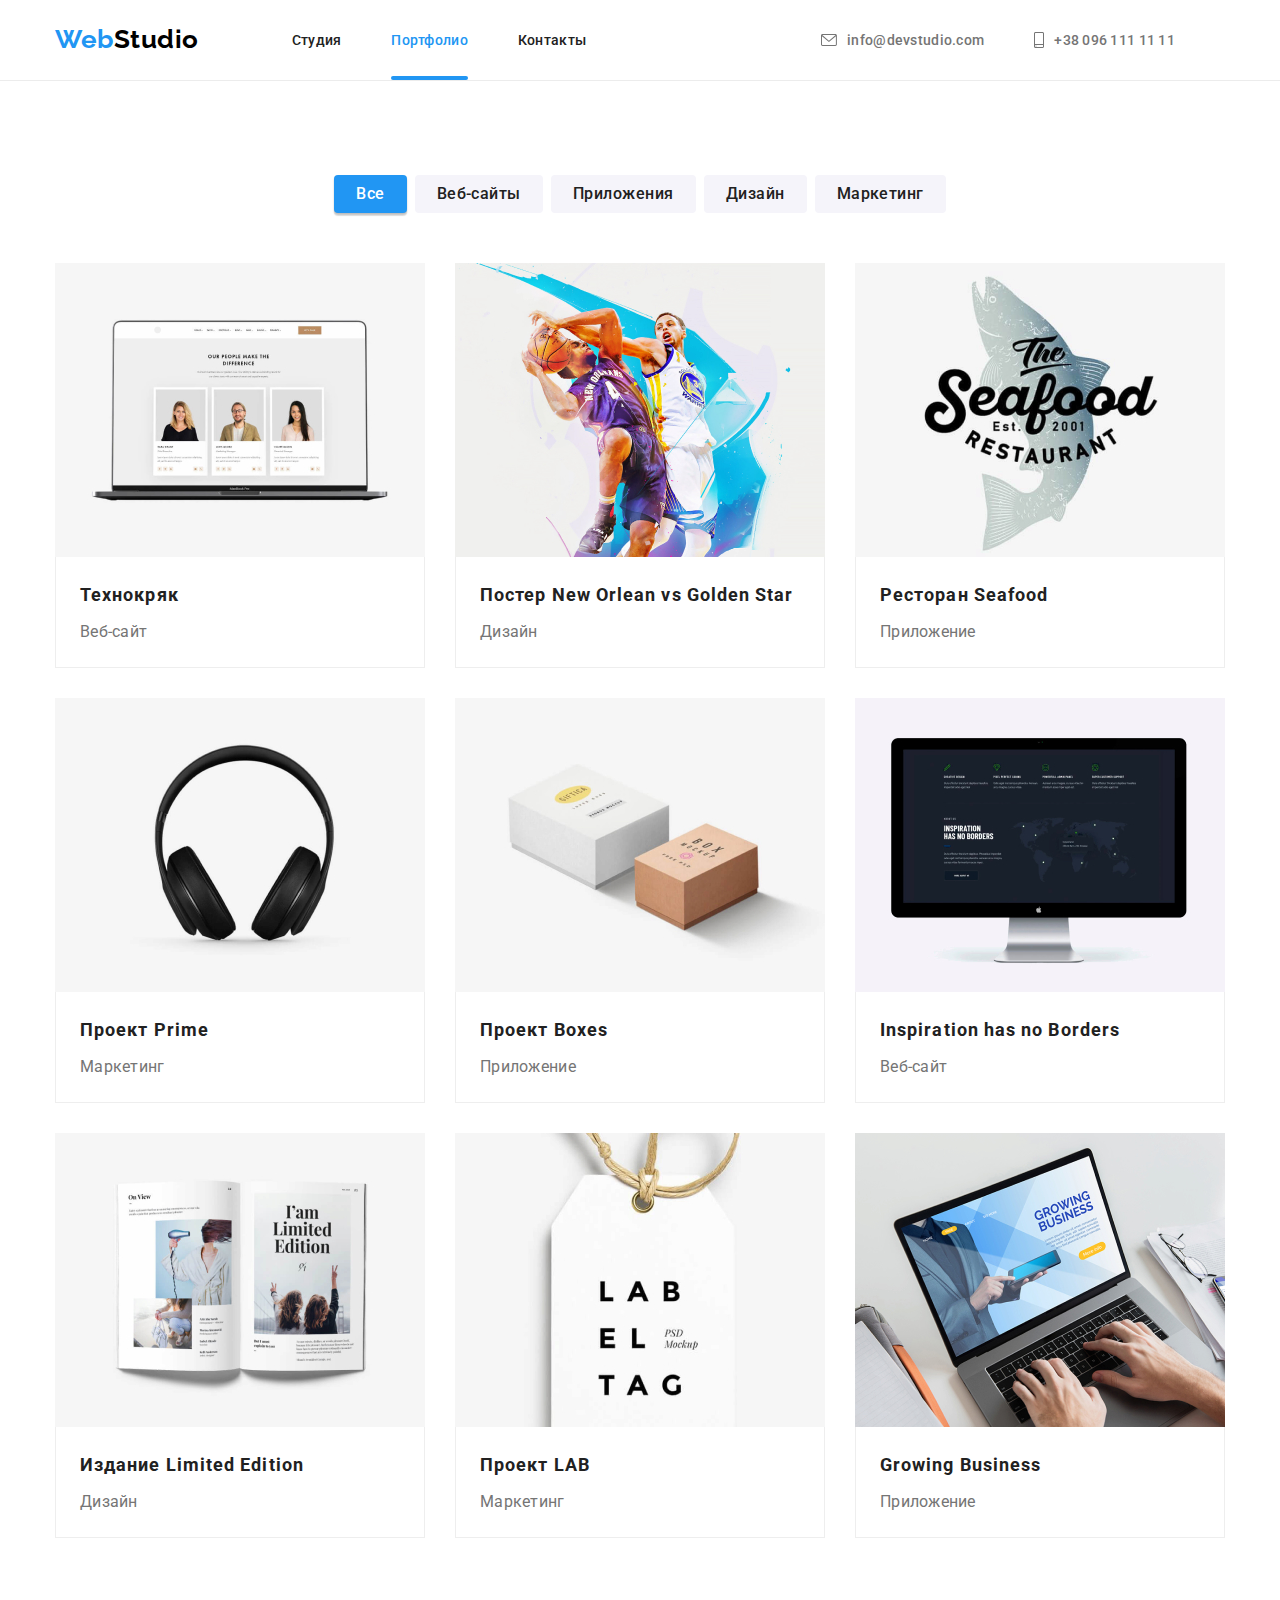
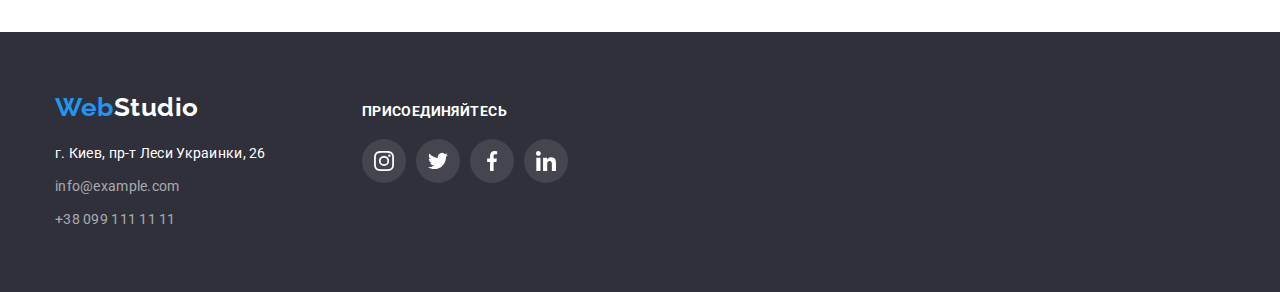
==== portfolio.html @ 594bca7a "Исходные данные" ====
<!DOCTYPE html>
<html lang="ru">
  <head>
    <meta charset="UTF-8" />
    <meta http-equiv="X-UA-Compatible" content="IE=edge" />
    <meta name="viewport" content="width=device-width, initial-scale=1.0" />
    <link rel="preconnect" href="https://fonts.gstatic.com" />
    <link
      href="https://fonts.googleapis.com/css2?family=Raleway:wght@700&family=Roboto:wght@400;500;700;900&display=swap"
      rel="stylesheet"
    />
    <link
      rel="stylesheet"
      href="https://cdnjs.cloudflare.com/ajax/libs/modern-normalize/1.0.0/modern-normalize.min.css"
    />
    <link rel="stylesheet" href="./css/styles.css" />
    <title>WebStudio - Портфолио</title>
  </head>
  <body>
    <header class="section header-page">
      <div class="container header-box">
        <!-- Навигация по сайту -->
        <nav class="nav-box">
          <a class="link logo-link" href="./"><span>Web</span>Studio</a>
          <ul class="nav-list list">
            <li class="item nav-item">
              <a class="link" href="./"> Студия</a>
            </li>
            <li class="item nav-item">
              <a class="link active" href="./portfolio.html">Портфолио</a>
            </li>
            <li class="item nav-item">
              <a class="link" href="#contacts">Контакты</a>
            </li>
          </ul>
        </nav>
        <!-- список контактов -->
        <ul class="contact-list list">
          <li class="item contact-item">
            <a class="link envelope-link" href="mailto:info@devstudio.com"
              ><svg class="icon" width="16" height="12">
                <use href="./images/icons.svg#icon-envelope"></use></svg
              >info@devstudio.com</a
            >
          </li>
          <li class="item contact-item">
            <a class="link tel-link" href="tel:+380961111111"
              ><svg class="icon" width="10" height="16">
                <use href="./images/icons.svg#icon-smartphone" />
              </svg>
              +38 096 111 11 11</a
            >
          </li>
          <li></li>
        </ul>
      </div>
    </header>
    <main>
      <section class="section">
        <div class="container">
          <h1 class="title hidden-title">Портфолио</h1>
          <ul class="list filters-list">
            <li class="btn-item">
              <button class="btn filters-btn active" type="button" autofocus>
                Все
              </button>
            </li>
            <li class="btn-item">
              <button class="btn filters-btn" type="button">Веб-сайты</button>
            </li>
            <li class="btn-item">
              <button class="btn filters-btn" type="button">Приложения</button>
            </li>
            <li class="btn-item">
              <button class="btn filters-btn" type="button">Дизайн</button>
            </li>
            <li class="btn-item">
              <button class="btn filters-btn" type="button">Маркетинг</button>
            </li>
          </ul>
          <ul class="list card-list project-list">
            <li class="item project-card">
              <a class="link project-link" href="#"
                ><div class="card-thumb">
                  <img
                    src="./images/proj1.jpg"
                    alt="дизайн сайта"
                    width="370"
                  />
                  <p class="text overlay-text">
                    Технокряк это современная площадка распространения
                    коронавируса. Компании используют эту платформу для
                    цифрового шпионажа и атак на защищённые сервера конкурентов.
                  </p>
                </div>
                <div class="project-card-content">
                  <h2 class="title">Технокряк</h2>
                  <p class="text text-project">Веб-сайт</p>
                </div>
              </a>
            </li>
            <li class="item project-card">
              <a class="link project-link" href="#"
                ><div class="card-thumb">
                  <img
                    src="./images/proj2.jpg"
                    alt="дизайн постера"
                    width="370"
                  />
                  <p class="text overlay-text">
                    Lorem, ipsum dolor sit amet consectetur adipisicing elit.
                    Molestias veritatis, soluta quis doloribus accusamus culpa
                    minima delectus assumenda. Porro, non?
                  </p>
                </div>
                <div class="project-card-content">
                  <h2 class="title">Постер New Orlean vs Golden Star</h2>
                  <p class="text text-project">Дизайн</p>
                </div></a
              >
            </li>
            <li class="item project-card">
              <a class="link project-link" href="#"
                ><div class="card-thumb">
                  <img
                    src="./images/proj3.jpg"
                    alt="Приложение для ресторана"
                    width="370"
                  />
                  <p class="text overlay-text">
                    Lorem ipsum dolor sit amet consectetur adipisicing elit. Et,
                    quibusdam? Magnam cum quis ab voluptas, perferendis dolor?
                    Repellendus, laboriosam et.
                  </p>
                </div>
                <div class="project-card-content">
                  <h2 class="title">Ресторан Seafood</h2>
                  <p class="text text-project">Приложение</p>
                </div></a
              >
            </li>
            <li class="item project-card">
              <a class="link project-link" href="#"
                ><div class="card-thumb">
                  <img src="./images/proj4.jpg" alt="наушники" width="370" />
                  <p class="text overlay-text">
                    Lorem ipsum dolor sit amet consectetur adipisicing elit. Et,
                    quibusdam? Magnam cum quis ab voluptas, perferendis dolor?
                    Repellendus, laboriosam et.
                  </p>
                </div>
                <div class="project-card-content">
                  <h2 class="title">Проект Prime</h2>
                  <p class="text text-project">Маркетинг</p>
                </div></a
              >
            </li>
            <li class="item project-card">
              <a class="link project-link" href="#"
                ><div class="card-thumb">
                  <img
                    src="./images/proj5.jpg"
                    alt="две картонные коробки"
                    width="370"
                  />
                  <p class="text overlay-text">
                    Lorem ipsum dolor sit amet consectetur adipisicing elit. Et,
                    quibusdam? Magnam cum quis ab voluptas, perferendis dolor?
                    Repellendus, laboriosam et.
                  </p>
                </div>
                <div class="project-card-content">
                  <h2 class="title">Проект Boxes</h2>
                  <p class="text text-project">Приложение</p>
                </div></a
              >
            </li>
            <li class="item project-card">
              <a class="link project-link" href="#"
                ><div class="card-thumb">
                  <img src="./images/proj6.jpg" alt="монитор" width="370" />
                  <p class="text overlay-text">
                    Lorem ipsum dolor sit amet consectetur adipisicing elit. Et,
                    quibusdam? Magnam cum quis ab voluptas, perferendis dolor?
                    Repellendus, laboriosam et.
                  </p>
                </div>
                <div class="project-card-content">
                  <h2 class="title">Inspiration has no Borders</h2>
                  <p class="text text-project">Веб-сайт</p>
                </div></a
              >
            </li>
            <li class="item project-card">
              <a class="link project-link" href="#"
                ><div class="card-thumb">
                  <img
                    src="./images/proj7.jpg"
                    alt="открытый журнал"
                    width="370"
                  />
                  <p class="text overlay-text">
                    Lorem ipsum dolor sit amet consectetur adipisicing elit. Et,
                    quibusdam? Magnam cum quis ab voluptas, perferendis dolor?
                    Repellendus, laboriosam et.
                  </p>
                </div>
                <div class="project-card-content">
                  <h2 class="title">Издание Limited Edition</h2>
                  <p class="text text-project">Дизайн</p>
                </div></a
              >
            </li>
            <li class="item project-card">
              <a class="link project-link" href="#"
                ><div class="card-thumb">
                  <img src="./images/proj8.jpg" alt="бирка" width="370" />
                  <p class="text overlay-text">
                    Lorem ipsum dolor sit amet consectetur adipisicing elit. Et,
                    quibusdam? Magnam cum quis ab voluptas, perferendis dolor?
                    Repellendus, laboriosam et.
                  </p>
                </div>
                <div class="project-card-content">
                  <h2 class="title">Проект LAB</h2>
                  <p class="text text-project">Маркетинг</p>
                </div></a
              >
            </li>
            <li class="item project-card">
              <a class="link project-link" href="#"
                ><div class="card-thumb">
                  <img src="./images/proj9.jpg" alt="ноутбук" width="370" />
                  <p class="text overlay-text">
                    Lorem ipsum dolor sit amet consectetur adipisicing elit. Et,
                    quibusdam? Magnam cum quis ab voluptas, perferendis dolor?
                    Repellendus, laboriosam et.
                  </p>
                </div>
                <div class="project-card-content">
                  <h2 class="title">Growing Business</h2>
                  <p class="text text-project">Приложение</p>
                </div></a
              >
            </li>
          </ul>
        </div>
      </section>
    </main>
    <footer class="section footer-page">
      <div class="container footer-box">
        <div class="contacts" id="contacts">
          <a href="./" class="link logo-link"><span>Web</span>Studio</a>
          <!-- список контактов (подвал) -->
          <address>
            <!-- Ссылка на гуглкарту -->
            <ul class="list address-list">
              <li class="item">
                <a
                  class="address-link link"
                  href="https://goo.gl/maps/zS1xnshHH64RWqHC6"
                  target="_blank"
                  >г. Киев, пр-т Леси Украинки, 26</a
                >
              </li>

              <li class="item">
                <a class="link footer-link" href="mailto:">info@example.com</a>
              </li>

              <li class="item">
                <a class="link footer-link" href="tel:+380991111111"
                  >+38 099 111 11 11</a
                >
              </li>
            </ul>
          </address>
        </div>

        <div class="footer-social">
          <p class="text">Присоединяйтесь</p>
          <ul class="list footer-social-list">
            <li class="social-list-item">
              <a class="link social-link footer-social-link" href="#"
                ><svg class="footer-social-icon" width="20" height="20">
                  <use href="./images/icons.svg#icon-instagram" /></svg
              ></a>
            </li>

            <li class="social-list-item">
              <a class="link social-link footer-social-link" href="#"
                ><svg class="footer-social-icon" width="20" height="20">
                  <use href="./images/icons.svg#icon-twitter" /></svg
              ></a>
            </li>

            <li class="social-list-item">
              <a class="link social-link footer-social-link" href="#"
                ><svg class="footer-social-icon" width="20" height="20">
                  <use href="./images/icons.svg#icon-facebook" /></svg
              ></a>
            </li>

            <li class="social-list-item">
              <a class="link social-link footer-social-link" href="#"
                ><svg class="footer-social-icon" width="20" height="20">
                  <use href="./images/icons.svg#icon-linkedin" /></svg
              ></a>
            </li>
          </ul>
        </div>
      </div>
    </footer>
  </body>
</html>
---- css/styles.css ----
/*  палитра цветов и переменные */
:root {
  --max-width-site: 1600px;
  --max-width-container: 1200px;

  --font-family-site: "Roboto", sans-serif;
  --font-weight-regular: 400;
  --font-weight-medium: 500;
  --font-weight-bold: 700;
  --font-weight-black: 900;

  --text-color: #212121;
  --text-color-transparent: rgba(255, 255, 255, 0.6);
  --text-light-color: #ffffff;
  --text-muted-color: #757575;

  --accent-color: #2196f3;
  --accent-color-btn-order: #188ce8;

  --icon-color: #afb1b8;

  --background-prime-color: #ffffff;
  --background-secondary-color: #2f303a;
  --backgrount-third-color: #f5f4fa;
  --background-opacity: rgba(48, 49, 59, 0.8);
  --background-overlay-op: rgba(33, 150, 243, 0.9);
  --background-backdrop: rgba(0, 0, 0, 0.2);

  --border-radius: 4px;
  --project-card-border: 1px solid #eee;

  /* интервал между элементами в сетках */
  --gap: 30px;

  --card-team-shawow: 0px 1px 3px rgba(0, 0, 0, 0.12),
    0px 1px 1px rgba(0, 0, 0, 0.14), 0px 2px 1px rgba(0, 0, 0, 0.2);

  --timing-function: cubic-bezier(0.4, 0, 0.2, 1);
  --transition-duration: 250ms;
}

/* Исходные параметры для всего контента */
body {
  font-family: var(--font-family-site);
  font-size: 14px;
  line-height: 1.143;
  letter-spacing: 0.03em;
  font-weight: var(--font-weight-regular);
  color: var(--text-color);
}

/* ссылки на страничках */
.link {
  display: block;
  text-decoration: none;
  letter-spacing: 0.02em;
  color: inherit;
  transition: color var(--transition-duration) var(--timing-function);
}

/* кнопки на страничках */
.btn {
  font-family: var(--font-family-site);
  outline: none;
  border: none;
  transition-property: color, background-color, box-shadow;
  transition-duration: var(--transition-duration);
  transition-timing-function: var(--timing-function);
  color: var(--text-color);
  background-color: var(--backgrount-third-color);
  border-radius: var(--border-radius);
  letter-spacing: 0.03em;
}

/*кнопка - активная, при наведении курсора, фокусе */
.btn.active,
.btn:hover,
.btn:focus {
  cursor: pointer;
  color: var(--text-light-color);
  background-color: var(--accent-color);
  box-shadow: 0px 3px 1px rgba(0, 0, 0, 0.1), 0px 1px 2px rgba(0, 0, 0, 0.08),
    0px 2px 2px rgba(0, 0, 0, 0.12);
}

/* заголовки */
.title {
  margin-top: 0;
  margin-bottom: 0;
}

/* заголовок секции */
.title-section {
  margin-bottom: 50px;
  text-align: center;
  font-weight: var(--font-weight-bold);
  font-size: 36px;
  line-height: 1.17;
}

/* скрытые элементы сайта */
.visually-hidden,
.hidden-title {
  position: absolute;
  width: 1px;
  height: 1px;
  margin: -1px;
  border: 0;
  padding: 0;
  outline: 0;
  outline-offset: 0;
  white-space: nowrap;
  clip-path: inset(100%);
  clip: rect(0 0 0 0);
  overflow: hidden;
}

/* общий стиль для параграфов */
.text {
  margin-top: 0;
  margin-bottom: 0;
}

/* общий стиль списков в шапке и секциях сайта */
.list {
  margin-top: 0;
  margin-bottom: 0;
  padding-left: 0;
  list-style-type: none;
}

/* компенсация интервалов в сетках списков */
.card-list {
  display: flex;
  flex-wrap: wrap;
}

/* интервал между элементами в сетке */
.card-list > .item:not(:last-child) {
  margin-right: var(--gap);
}

/* убрал нижний зазор во всех сприсках с картинками */
.card-thumb > img {
  max-width: 100%;
  display: block;
}

/* ссылки на социальные сети */
/* ссылка на социальную сеть сотрудника */
.social-link {
  width: 44px;
  height: 44px;
  display: flex;
  justify-content: center;
  align-items: center;
  border-radius: 50%;
  transition-property: color, background-color;
}

/* общий контейнер для всех разделов и секций */
.container {
  width: var(--max-width-container);
  padding: 0 15px;
  margin: 0 auto;
}

/* секции */
.section {
  padding: 94px 0;
  margin: 0 auto;
}

/* header */
.header-page {
  padding-top: 0;
  padding-bottom: 0;
  border-bottom: 1px solid #ececec;
}

/* контейнер для содержимого шапки */
.header-box {
  display: flex;
}

/* навигация - контейнер*/
.nav-box {
  display: flex;
}

/* логотип */
.logo-link {
  margin-right: 93px;
  padding-top: 24px;
  padding-bottom: 25px;
  font-family: "Raleway", sans-serif;
  font-weight: var(--font-weight-bold);
  font-size: 26px;
  line-height: 1.174;
  --logo-dark-color: #000000;
  --logo-light-color: #ffffff;
  --logo-accent-color: var(--accent-color);
  color: var(--logo-dark-color);
}

/* стилизация первого слова в логотипе */
.logo-link > span {
  color: var(--logo-accent-color);
}

/* список навигационных ссылок */
.nav-list {
  display: flex;
}

/* ссылки навигации по сайту */
.nav-item .link,
.contact-item .link {
  display: flex;
  align-items: center;
  padding: 32px 0;
  font-weight: var(--font-weight-medium);
}

/* список ссылок с контактами */
.contact-list {
  margin-left: auto;
  display: flex;
}

/* ссылки контактов в шапке */
.contact-item .link {
  color: var(--text-muted-color);
}

/* расстояние между ссылками в шапке */
.nav-list .item:not(:last-child),
.contact-list .item:not(:last-child) {
  margin-right: 50px;
}

/* декорация перед контактными ссылками */
.icon {
  margin-right: 10px;
  fill: currentColor;
}

/* footer */
.footer-page {
  padding-top: 60px;
  padding-bottom: 60px;
  background-color: var(--background-secondary-color);
}

.footer-box {
  display: flex;
  align-items: baseline;
  color: var(--text-light-color);
}

/* контпакты */
.contacts {
  margin-right: 70px;
}

/* стилизация логотипа в подвале */
.footer-box .logo-link {
  margin-bottom: 20px;
  padding-top: 0;
  padding-bottom: 0;
  color: var(--logo-light-color);
}

/* адресный список ссылок*/
.address-list {
  font-style: normal;
}

/* отступы между элементами списка ссылок*/
.address-list .item:not(:last-child) {
  margin-bottom: 9px;
}

/* оформление ссылок в футере */
.footer-link {
  color: var(--text-color-transparent);
}

.address-list .link {
  line-height: 1.714;
}

/* цвет строки-ссылки с почтовым адресом */
.address-link {
  color: inherit;
}

/* 
акцент при 
наведении/фокусе на ссылке 
а также 
активная ссылка странички 
*/
.link:hover,
.link:focus,
.link.active {
  color: var(--accent-color);
}

.link.active {
  display: flex;
  position: relative;
  flex-direction: column;
}

.link.active::after {
  content: "";
  position: absolute;
  width: 100%;
  height: 4px;
  left: 0;
  bottom: 0;
  border-radius: 2px;
  background-color: var(--accent-color);
}

.social-link:hover,
.social-link:focus {
  color: var(--text-light-color);
  background-color: var(--accent-color);
}

/* заголовок списка соц. сетей */
.footer-social .text {
  margin-bottom: 20px;
  font-size: 14px;
  line-height: 1.143;
  font-weight: var(--font-weight-bold);
  text-transform: uppercase;
}

/* список социальных ссылок в footer */
.footer-social-list {
  display: flex;
}

.social-list-item:not(:last-child) {
  margin-right: 10px;
}

/* соц.ссылка в футере */
.footer-social-link {
  color: inherit;
  background-color: rgba(255, 255, 255, 0.1);
}

/* иконка соц.сети в футере */
.footer-social-icon {
  fill: currentColor;
}

/* index.html */
/* герой */
.hero-section {
  max-width: var(--max-width-site);
  padding-top: 200px;
  padding-bottom: 200px;
  background-color: var(--background-secondary-color);
  background-image: linear-gradient(
      rgba(47, 48, 58, 0.4),
      rgba(47, 48, 58, 0.4)
    ),
    url("../images/img.jpg");
}

.hero-box {
  display: flex;
  flex-direction: column;
  align-items: center;
  color: var(--text-light-color);
}

/* заголовок секции hero */
.hero-box .title {
  max-width: 696px;
  margin-bottom: 30px;
  display: block;
  font-weight: var(--font-weight-black);
  font-size: 44px;
  line-height: 1.364;
  letter-spacing: 0.06em;
  text-align: center;
  text-transform: uppercase;
}

/* кнопка перехода к заказу в секции hero */
.order-btn {
  padding: 10px 32px;
  font-weight: var(--font-weight-bold);
  font-size: 16px;
  line-height: 1.875;
  letter-spacing: 0.06em;
  transition-property: background-color, outline-color;
  box-shadow: 0px 4px 4px rgba(0, 0, 0, 0.15);
}

.order-btn:hover,
.order-btn:focus {
  outline: auto;
  outline-color: var(--accent-color);
  background: var(--accent-color-btn-order);
}

/* backdrop для модального окна*/
.backdrop {
  position: fixed;
  top: 0;
  left: 0;
  width: 100%;
  height: 100%;
  z-index: 2;
  opacity: 1;
  transition: opacity var(--transition-duration) var(--timing-function);
  background-color: var(--background-backdrop);
}

/* модальное окно */
.modal {
  position: absolute;
  width: 528px;
  height: 581px;
  top: 50%;
  left: 50%;
  padding: 8px;
  transform: translate3d(-50%, -50%, 0) scale(1) rotate3d(0, 0, 0, 0);
  transition: transform calc(1.5 * var(--transition-duration))
    var(--timing-function);
  background-color: var(--background-prime-color);
  box-shadow: 0px 1px 3px rgba(0, 0, 0, 0.12), 0px 1px 1px rgba(0, 0, 0, 0.14),
    0px 2px 1px rgba(0, 0, 0, 0.2);
  border-radius: var(--border-radius);
}

/* скрыть модальное окно */
.is-hidden {
  opacity: 0;
  pointer-events: none;
}

.backdrop.is-hidden .modal {
  transform: translate3d(-50%, -50%, 0) scale(1.2) rotate3d(0, -20, 0, 90deg);
}

/* кнопка закрыть модальное окно */
.modal-close-btn {
  position: relative;
  width: 30px;
  height: 30px;
  display: block;
  margin-left: auto;
  padding: 0;
  margin-left: auto;
  border-radius: 50%;
  color: black;
  transition: color var(--transition-duration) var(--timing-function);
  background-color: var(--background-prime-color);
  border: 1px solid rgba(0, 0, 0, 0.1);
}

.modal-close-btn:hover,
.modal-close-btn:focus {
  cursor: pointer;
  color: var(--accent-color);
}

.icon-close {
  position: absolute;
  top: 50%;
  left: 50%;
  transform: translate3d(-50%, -50%, 0);
  fill: currentColor;
}

/* сетка особенностей */
.features-list > .item {
  flex-basis: calc((100% - 3 * var(--gap)) / 4);
}

/* декорация над элементом особенностей */
.features-icon-box {
  width: 100%;
  height: 120px;
  display: flex;
  justify-content: center;
  align-items: center;
  margin-bottom: var(--gap);
  border-radius: var(--border-radius);
  background-color: var(--backgrount-third-color);
}

/* заголовки в списках особенностей */
.features-list .title {
  margin-bottom: 10px;
  text-transform: uppercase;
  font-size: 14px;
  line-height: 1.172;
  font-weight: var(--font-weight-bold);
}

/* параграфы в списках особенностей */
.features-list .text {
  margin-bottom: 0;
  line-height: 1.714;
  color: var(--text-muted-color);
}

/* секция Чем мы занимаемся */
.doing-box {
  padding-top: 0;
}

/* фото примеров */
.doing-list {
  display: flex;
  flex-wrap: wrap;
}

/* карточка примера работ */
.doing-card {
  position: relative;
}

/* бирка */
.label {
  position: absolute;
  bottom: 0;
  left: 0;
  width: 100%;
  height: 70px;
  display: flex;
  align-items: center;
  justify-content: center;
  text-transform: uppercase;
  color: var(--text-light-color);
  background-color: var(--background-opacity);
}

/* Секция наша команда */
.team-box {
  background-color: var(--backgrount-third-color);
}

/* карточка сотрудника команды */
.team-card {
  background-color: var(--background-prime-color);
  box-shadow: var(--card-team-shawow);
  border-bottom-left-radius: var(--border-radius);
  border-bottom-right-radius: var(--border-radius);
}

/* описание сотрудника команды*/
.team-card-content {
  padding: 30px;
}

/* фамилия, имя сотрудника */
.team-card .title {
  margin-bottom: 10px;
  text-align: center;
  font-weight: var(--font-weight-medium);
  font-size: 16px;
  line-height: 1.188;
}

/* должность сотрудинка */
.team-card .text {
  margin-bottom: 16px;
  text-align: center;
  font-size: 16px;
  line-height: 1.188;
  color: var(--text-muted-color);
}

/* список ссылок на соц.сети сотрудника */
.team-social-list {
  display: flex;
  justify-content: space-between;
}

/* ссылка на социальную сеть сотрудника */
.team-social-link {
  color: var(--icon-color);
}

/* иконка социальной сети сотрудника*/
.social-icon-team {
  fill: currentColor;
}

/* секция постоянные клиенты */

/* сетка для клиентов */
.client-item {
  flex-basis: calc((100% - 6 * var(--gap)) / 6);
}

/* ссылка на клиента */
.client-link {
  width: 170px;
  height: 92px;
  display: flex;
  justify-content: center;
  align-items: center;
  color: var(--icon-color);
  border-radius: var(--border-radius);
  border: 1px solid var(--icon-color);
}

/* иконка логотипа клиента */
.icon-client {
  max-width: 100%;
  fill: currentColor;
}

/* изменения при наведении и фокусе рамки */
.client-link:hover,
.client-link:focus {
  transition-property: border, color;
  border: 1px solid var(--accent-color);
}
/* portfolio.html */

/* список кнопок-фильтров */
.filters-list {
  margin-bottom: 50px;
  display: flex;
  justify-content: center;
}

/* кнопка фильтра */
.filters-btn {
  padding: 6px 22px;
  font-size: 16px;
  font-weight: var(--font-weight-medium);
  line-height: 1.625;
}

/* интервалы между кнопками фильтра */
.btn-item:not(:last-child) {
  margin-right: 8px;
}

/* список проектов*/
.project-list {
  margin-right: calc(-1 * var(--gap));
  margin-bottom: calc(-1 * var(--gap));
  background-color: var(--background-prime-color);
}

/* сетка с карточками проектов */
.project-card {
  margin-right: var(--gap);
  margin-bottom: var(--gap);
  flex-basis: calc((100% - 3 * var(--gap)) / 3);
}

/* ссылка на проект */
.project-link {
  display: flex;
  flex-direction: column;
  transition-property: box-shadow;
}

/* тень карточки проекта при активации */
.project-card .project-link:hover,
.project-card .project-link:focus {
  color: inherit;
  box-shadow: 0px 1px 1px rgba(0, 0, 0, 0.12), 0px 4px 4px rgba(0, 0, 0, 0.06),
    1px 4px 6px rgba(0, 0, 0, 0.16);
}

/* якорь для оверлея проекта*/
.project-link .card-thumb {
  position: relative;
  overflow: hidden;
}

/* оверлей карточки проекта */
.overlay-text {
  position: absolute;
  top: 100%;
  height: 100%;
  display: flex;
  align-items: center;
  padding: 24px;
  font-size: 18px;
  line-height: 1.556;
  transition: transform var(--transition-duration) var(--timing-function);
  color: var(--text-light-color);
  background-color: var(--background-overlay-op);
}

/* трансыормация оверлея при активации */
.project-link:hover .overlay-text,
.project-link:focus .overlay-text {
  transform: translate3d(0, -100%, 0);
}

/* блок с описание проекта */
.project-card-content {
  padding: 20px 24px;
  border-left: var(--project-card-border);
  border-right: var(--project-card-border);
  border-bottom: var(--project-card-border);
}

/* заголовок проекта */
.project-card .title {
  margin-bottom: 4px;
  font-weight: var(--font-weight-bold);
  font-size: 18px;
  line-height: 2;
  letter-spacing: 0.06em;
}

/* описание проекта */
.text-project {
  font-size: 16px;
  line-height: 1.875;
  color: var(--text-muted-color);
}
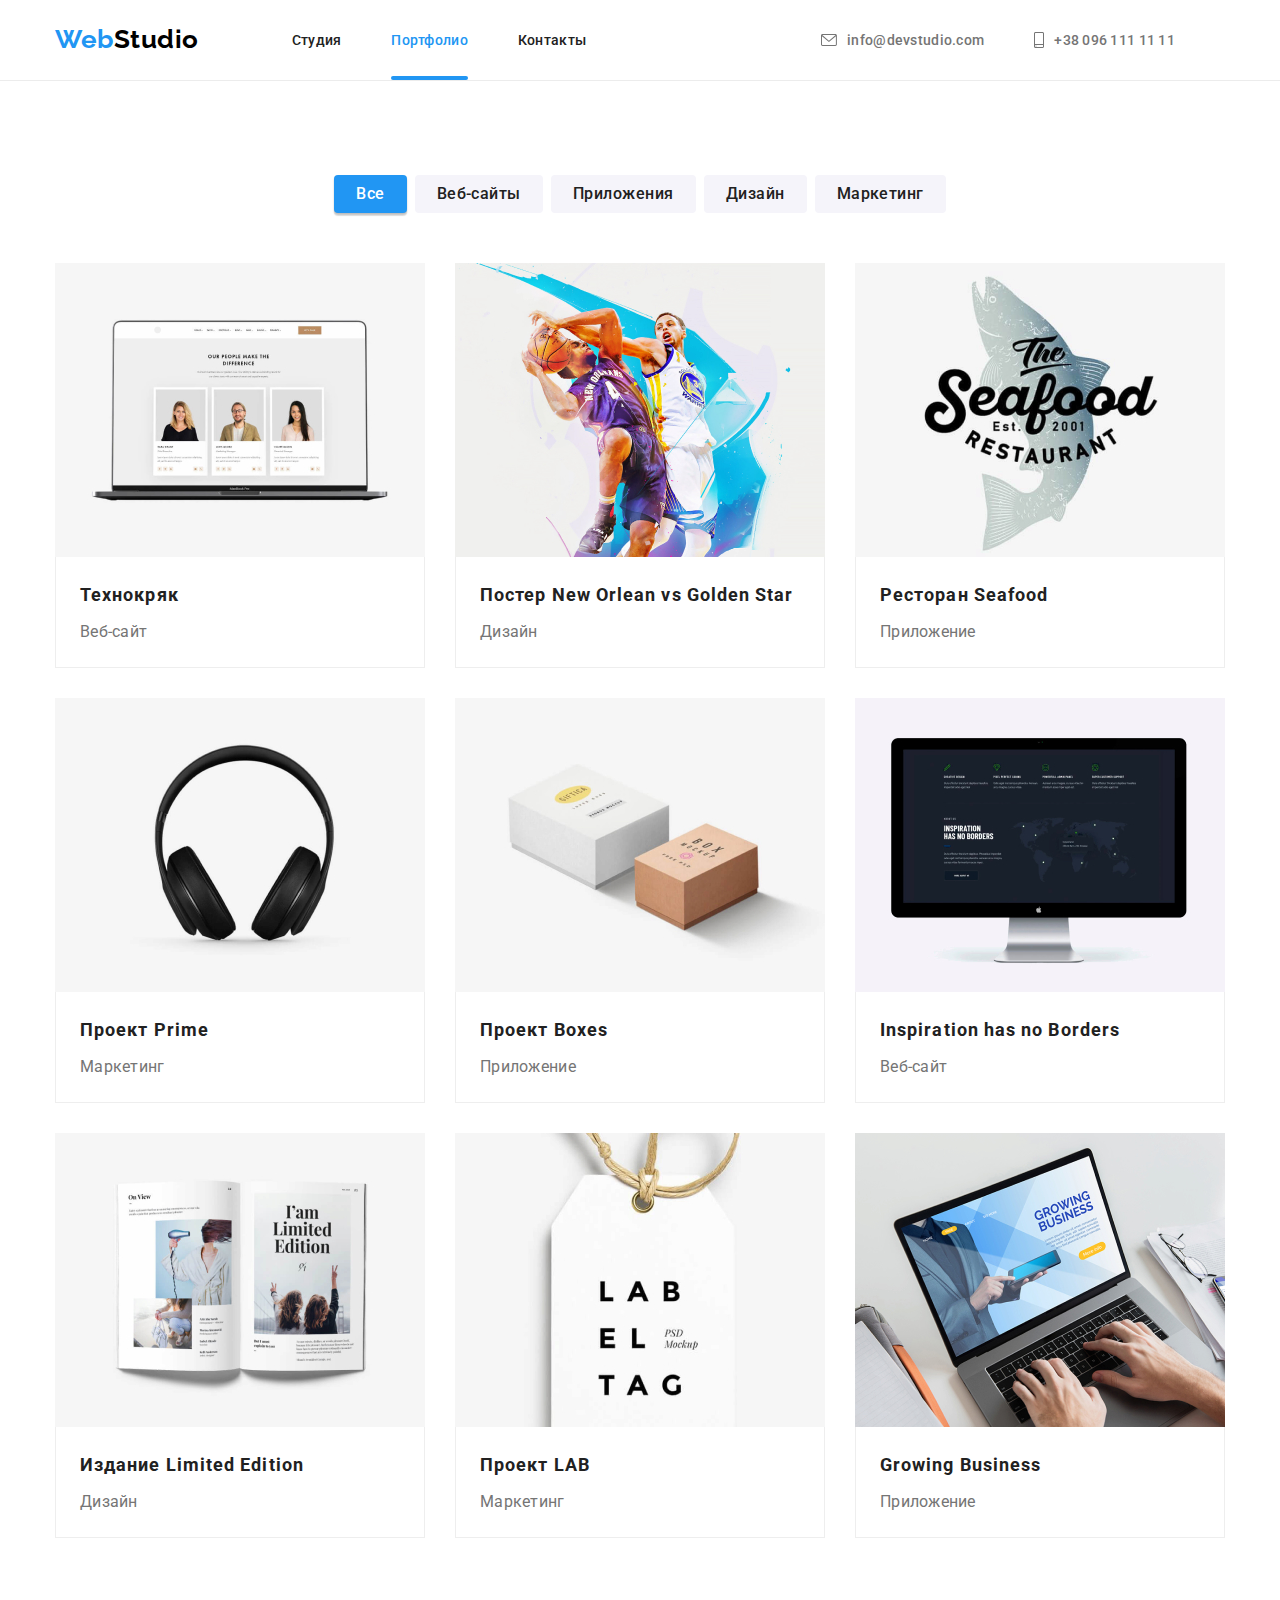
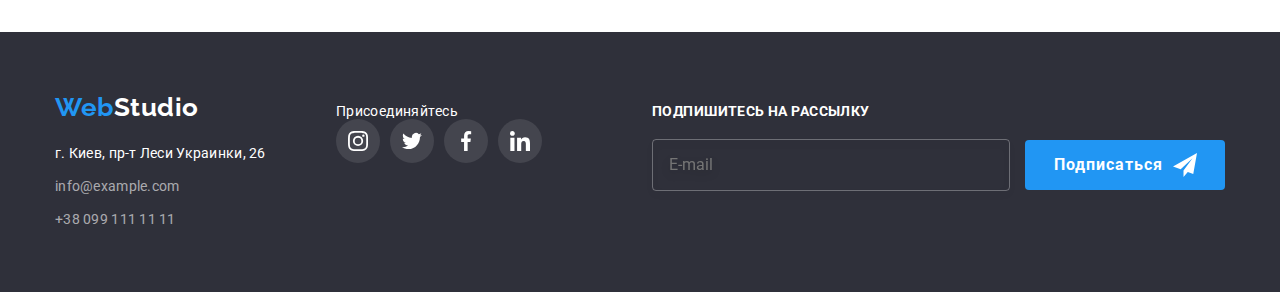
==== commit baa6a237: "закончил разметку формы модального окна" ====
--- a/portfolio.html
+++ b/portfolio.html
@@ -277,7 +277,7 @@
           </address>
         </div>
 
-        <div class="footer-social">
+        <div>
           <p class="text">Присоединяйтесь</p>
           <ul class="list footer-social-list">
             <li class="social-list-item">
@@ -309,6 +309,26 @@
             </li>
           </ul>
         </div>
+
+        <div class="subscribe-box">
+          <p class="text subscribe-text">Подпишитесь на рассылку</p>
+          <form class="frm-subscribe" action="">
+            <label>
+              <input
+                class="email-subscribe"
+                type="email"
+                name="email"
+                placeholder="E-mail"
+              />
+              <button class="btn active btn-subscribe" type="submit">
+                Подписаться
+                <svg class="icon-send" width="24" height="24">
+                  <use href="./images/icons.svg#icon-send"></use>
+                </svg>
+              </button>
+            </label>
+          </form>
+        </div>
       </div>
     </footer>
   </body>
--- a/css/styles.css
+++ b/css/styles.css
@@ -37,6 +37,20 @@
 
   --timing-function: cubic-bezier(0.4, 0, 0.2, 1);
   --transition-duration: 250ms;
+}
+
+/* ! Убрать после окончания проекта */
+a,
+p,
+h1,
+h2,
+h3,
+svg,
+ul,
+li,
+input,
+div {
+  /* outline: 1px solid red; */
 }
 
 /* Исходные параметры для всего контента */
@@ -51,7 +65,7 @@
 
 /* ссылки на страничках */
 .link {
-  display: block;
+  display: inline-block;
   text-decoration: none;
   letter-spacing: 0.02em;
   color: inherit;
@@ -117,15 +131,13 @@
 
 /* общий стиль для параграфов */
 .text {
-  margin-top: 0;
-  margin-bottom: 0;
+  margin: 0;
 }
 
 /* общий стиль списков в шапке и секциях сайта */
 .list {
-  margin-top: 0;
-  margin-bottom: 0;
-  padding-left: 0;
+  margin: 0;
+  padding: 0;
   list-style-type: none;
 }
 
@@ -264,8 +276,9 @@
 }
 
 /* стилизация логотипа в подвале */
-.footer-box .logo-link {
+.contacts .logo-link {
   margin-bottom: 20px;
+  margin-right: 0;
   padding-top: 0;
   padding-bottom: 0;
   color: var(--logo-light-color);
@@ -359,6 +372,66 @@
   fill: currentColor;
 }
 
+/* блок для формы подписки */
+.subscribe-box {
+  margin-left: auto;
+}
+
+/* название формы */
+.subscribe-text {
+  margin-bottom: 20px;
+  font-weight: var(--font-weight-bold);
+  text-transform: uppercase;
+}
+
+/* поле для ввода e-mail */
+.email-subscribe {
+  width: 358px;
+  padding: 15px 16px;
+  font-size: 16px;
+  line-height: 1.25;
+  margin-right: 12px;
+  color: var(--text-color-transparent);
+  background-color: transparent;
+  border: 1px solid rgba(255, 255, 255, 0.3);
+  border-radius: var(--border-radius);
+  filter: drop-shadow(0px 4px 4px rgba(0, 0, 0, 0.15));
+}
+
+/* кнопка оптавки e-mail */
+.active.btn-subscribe {
+  display: inline-flex;
+  align-items: center;
+  justify-content: space-between;
+  padding: 10px 28px 10px 29px;
+  box-shadow: none;
+}
+label,
+input,
+form {
+  margin: 0;
+  padding: 0;
+}
+
+/* декорация для кнопки отправки e-mail */
+.icon-send {
+  margin-left: 10px;
+  fill: currentColor;
+}
+/* .btn-subscribe::after {
+  content: "";
+  position: absolute;
+  right: 28px;
+  width: 24px;
+  height: 24px;
+  background-color: red;
+} */
+
+/* ссылка на договор */
+.link-contract {
+  text-decoration: underline;
+  color: var(--accent-color);
+}
 /* index.html */
 /* герой */
 .hero-section {
@@ -394,18 +467,32 @@
 }
 
 /* кнопка перехода к заказу в секции hero */
-.order-btn {
+.btn-order {
   padding: 10px 32px;
+}
+
+.btn-order,
+.btn-subscribe {
   font-weight: var(--font-weight-bold);
   font-size: 16px;
   line-height: 1.875;
   letter-spacing: 0.06em;
   transition-property: background-color, outline-color;
+}
+
+.active.btn-order:hover,
+.active.btn-order:focus,
+.btn-order-submit:hover,
+.btn-order-submit:hover {
   box-shadow: 0px 4px 4px rgba(0, 0, 0, 0.15);
 }
 
-.order-btn:hover,
-.order-btn:focus {
+.btn-order:hover,
+.btn-order:focus,
+.btn-subscribe:hover,
+.btn-subscribe:focus,
+.btn-order-submit:hover,
+.btn-order-submit:focus {
   outline: auto;
   outline-color: var(--accent-color);
   background: var(--accent-color-btn-order);
@@ -428,13 +515,13 @@
 .modal {
   position: absolute;
   width: 528px;
-  height: 581px;
   top: 50%;
   left: 50%;
-  padding: 8px;
+  padding: 8px 8px 40px 8px;
   transform: translate3d(-50%, -50%, 0) scale(1) rotate3d(0, 0, 0, 0);
   transition: transform calc(1.5 * var(--transition-duration))
     var(--timing-function);
+  color: var(--text-color);
   background-color: var(--background-prime-color);
   box-shadow: 0px 1px 3px rgba(0, 0, 0, 0.12), 0px 1px 1px rgba(0, 0, 0, 0.14),
     0px 2px 1px rgba(0, 0, 0, 0.2);
@@ -447,12 +534,13 @@
   pointer-events: none;
 }
 
+/* скрыть модальное окно */
 .backdrop.is-hidden .modal {
   transform: translate3d(-50%, -50%, 0) scale(1.2) rotate3d(0, -20, 0, 90deg);
 }
 
 /* кнопка закрыть модальное окно */
-.modal-close-btn {
+.btn-modal-close {
   position: relative;
   width: 30px;
   height: 30px;
@@ -467,8 +555,8 @@
   border: 1px solid rgba(0, 0, 0, 0.1);
 }
 
-.modal-close-btn:hover,
-.modal-close-btn:focus {
+.btn-modal-close:hover,
+.btn-modal-close:focus {
   cursor: pointer;
   color: var(--accent-color);
 }
@@ -479,6 +567,125 @@
   left: 50%;
   transform: translate3d(-50%, -50%, 0);
   fill: currentColor;
+}
+
+/* блок для содержимого модального окна */
+.order-box {
+  padding: 0 32px;
+}
+
+/* текст в форме заказа */
+.text-modal {
+  margin-bottom: 12px;
+  text-align: center;
+  font-weight: var(--font-weight-bold);
+  font-size: 20px;
+  line-height: 1.15;
+}
+
+/* форма заказа */
+.frm-order {
+  font-size: 12px;
+  line-height: 1.167;
+  letter-spacing: 0.01em;
+}
+
+/* поле ввода в форме заказа */
+.order-input {
+  width: 100%;
+  margin-top: 4px;
+  margin-bottom: 10px;
+  padding: 12px 0 12px 42px;
+  font-size: 16px;
+  transition: border var(--transition-duration) var(--timing-function);
+  border: 1px solid rgba(33, 33, 33, 0.2);
+  border-radius: var(--border-radius);
+}
+
+.order-input:hover,
+.order-input:focus {
+  cursor: pointer;
+  border: 1px solid var(--accent-color);
+}
+
+.lbl-name {
+  position: relative;
+}
+
+.lbl-icon {
+  position: absolute;
+  bottom: 0;
+  left: 15px;
+  transform: translateY(-10%);
+  fill: currentColor;
+}
+
+.icon-name {
+  width: 12px;
+  height: 12px;
+}
+
+.icon-phone {
+  width: 13px;
+  height: 13px;
+}
+
+.icon-email {
+  width: 15px;
+  height: 12px;
+}
+
+.lbl:hover .lbl-icon,
+.lbl:focus .lbl-icon {
+  fill: var(--accent-color);
+}
+
+.lbl-phone {
+  position: relative;
+}
+
+/* примечание в форме заказа */
+.order-note {
+  margin-bottom: 20px;
+  /* height: 120px; */
+  padding: 12px 16px;
+  resize: none;
+}
+
+.lbl-chek {
+  display: flex;
+  justify-content: center;
+  align-items: center;
+  font-size: 14px;
+  line-height: 1.714;
+  letter-spacing: 0.03em;
+}
+
+.lbl-chek::before {
+  position: absolute;
+  content: "";
+  left: 53px;
+  display: inline-block;
+  width: 16px;
+  height: 15px;
+  border: 1px solid red;
+}
+
+.order-chek {
+  width: 16px;
+  height: 15px;
+  margin-right: 8.38px;
+  background-color: var(--accent-color);
+}
+
+/* кнопка оптавки формы заказа */
+.btn-order-submit {
+  display: block;
+  margin: 30px auto 0;
+  padding: 10px 55px 10px 56px;
+  font-size: 16px;
+  line-height: 1.875;
+  letter-spacing: 0.06em;
 }
 
 /* сетка особенностей */
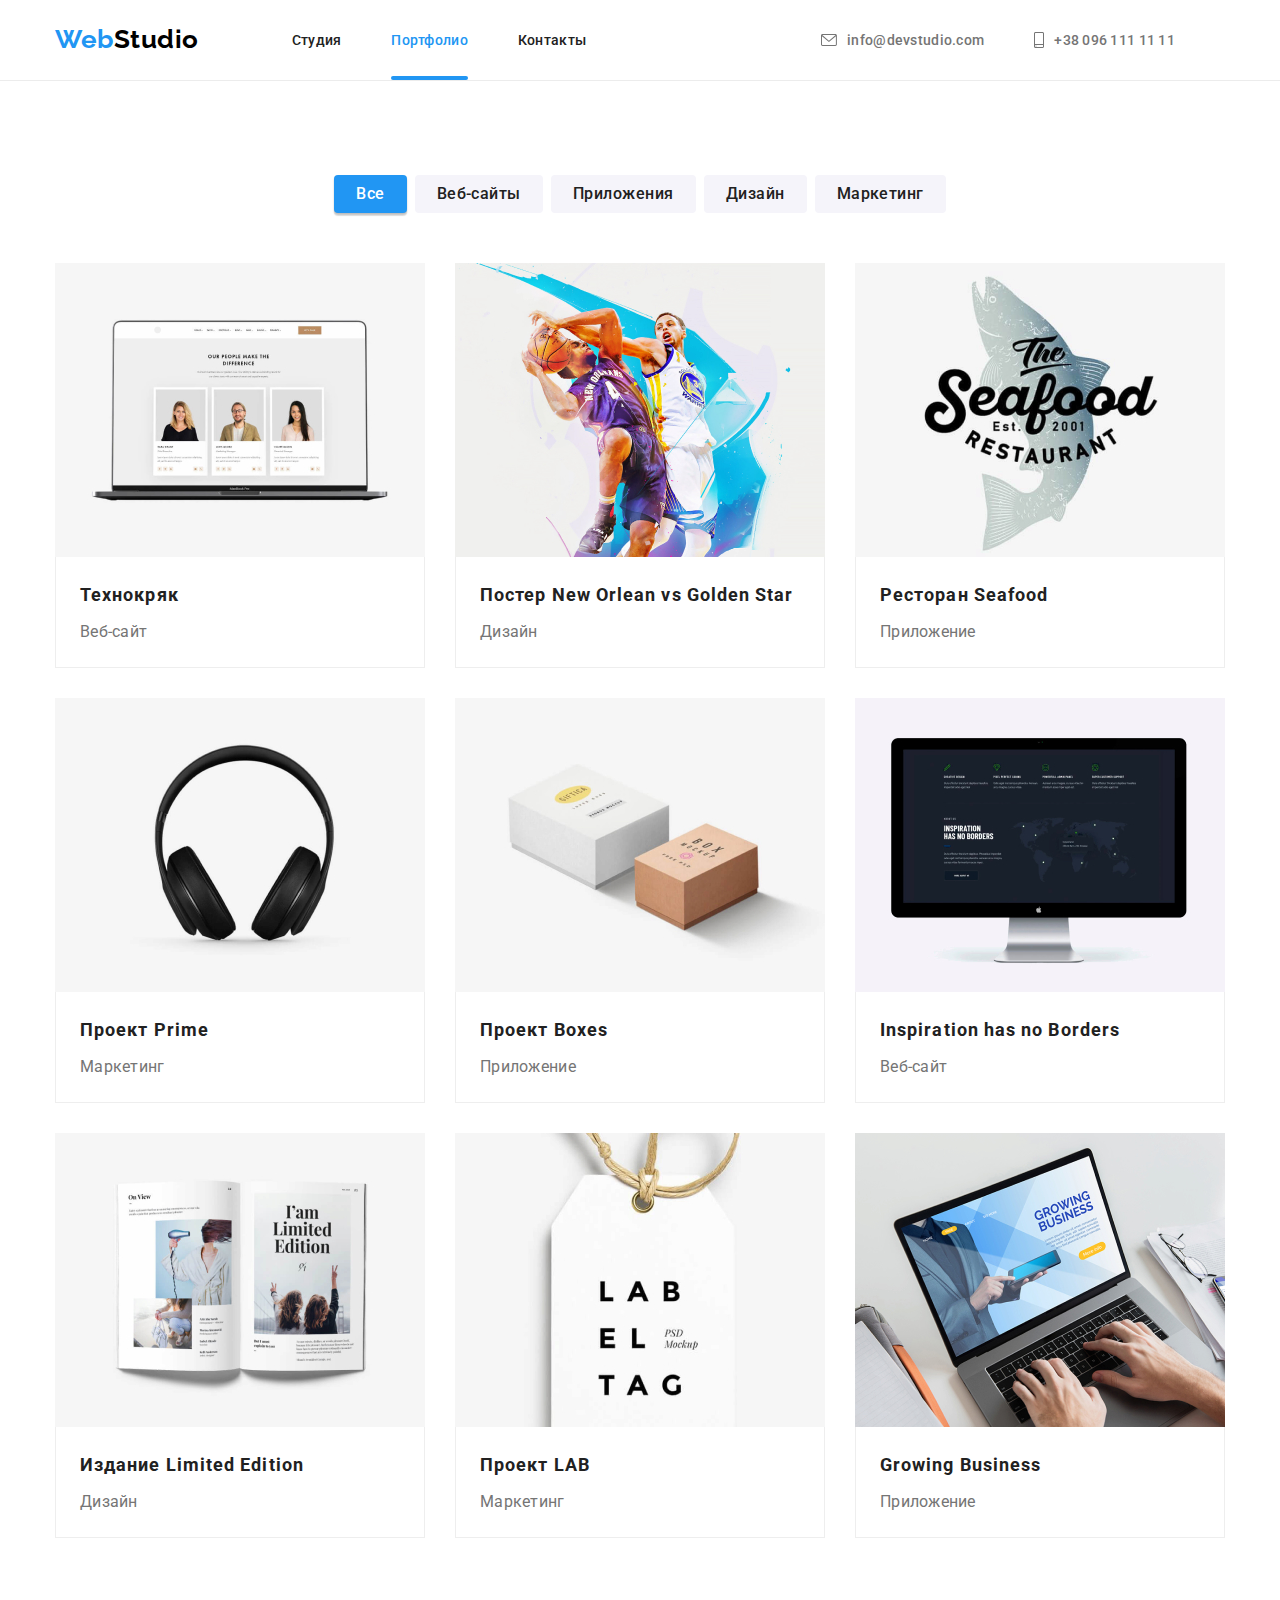
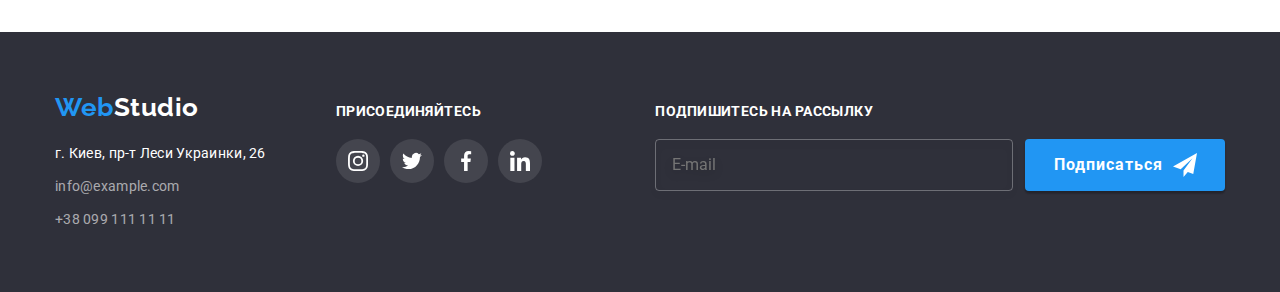
==== commit 05831a8c: "переделал форму в футере" ====
--- a/portfolio.html
+++ b/portfolio.html
@@ -278,7 +278,7 @@
         </div>
 
         <div>
-          <p class="text">Присоединяйтесь</p>
+          <p class="text text-appeal">Присоединяйтесь</p>
           <ul class="list footer-social-list">
             <li class="social-list-item">
               <a class="link social-link footer-social-link" href="#"
@@ -311,13 +311,16 @@
         </div>
 
         <div class="subscribe-box">
-          <p class="text subscribe-text">Подпишитесь на рассылку</p>
           <form class="frm-subscribe" action="">
-            <label>
+            <label class="subscribe-lbl" for="email-subscribe"
+              >Подпишитесь на рассылку</label
+            >
+            <div class="frm-subscribe-field">
               <input
                 class="email-subscribe"
                 type="email"
                 name="email"
+                id="email-subscribe"
                 placeholder="E-mail"
               />
               <button class="btn active btn-subscribe" type="submit">
@@ -326,7 +329,7 @@
                   <use href="./images/icons.svg#icon-send"></use>
                 </svg>
               </button>
-            </label>
+            </div>
           </form>
         </div>
       </div>
--- a/css/styles.css
+++ b/css/styles.css
@@ -344,7 +344,7 @@
 }
 
 /* заголовок списка соц. сетей */
-.footer-social .text {
+.text-appeal {
   margin-bottom: 20px;
   font-size: 14px;
   line-height: 1.143;
@@ -374,23 +374,35 @@
 
 /* блок для формы подписки */
 .subscribe-box {
+  display: flex;
   margin-left: auto;
 }
 
-/* название формы */
-.subscribe-text {
-  margin-bottom: 20px;
+.frm-subscribe-field {
+  margin-top: 20px;
+  display: flex;
+}
+
+/* призыв подписаться */
+.subscribe-lbl {
   font-weight: var(--font-weight-bold);
   text-transform: uppercase;
+  /* расширил действие ховера на линию зазора */
+  padding-bottom: 20px;
+}
+
+.subscribe-lbl:hover,
+.email-subscribe:hover {
+  cursor: pointer;
 }
 
 /* поле для ввода e-mail */
 .email-subscribe {
   width: 358px;
+  margin-right: 12px;
   padding: 15px 16px;
   font-size: 16px;
   line-height: 1.25;
-  margin-right: 12px;
   color: var(--text-color-transparent);
   background-color: transparent;
   border: 1px solid rgba(255, 255, 255, 0.3);
@@ -399,13 +411,13 @@
 }
 
 /* кнопка оптавки e-mail */
-.active.btn-subscribe {
-  display: inline-flex;
+.btn-subscribe {
+  padding: 10px 28px 10px 29px;
+  display: flex;
   align-items: center;
-  justify-content: space-between;
-  padding: 10px 28px 10px 29px;
   box-shadow: none;
 }
+
 label,
 input,
 form {
@@ -418,20 +430,7 @@
   margin-left: 10px;
   fill: currentColor;
 }
-/* .btn-subscribe::after {
-  content: "";
-  position: absolute;
-  right: 28px;
-  width: 24px;
-  height: 24px;
-  background-color: red;
-} */
-
-/* ссылка на договор */
-.link-contract {
-  text-decoration: underline;
-  color: var(--accent-color);
-}
+
 /* index.html */
 /* герой */
 .hero-section {
@@ -574,7 +573,7 @@
   padding: 0 32px;
 }
 
-/* текст в форме заказа */
+/* текст-призыв в форме заказа */
 .text-modal {
   margin-bottom: 12px;
   text-align: center;
@@ -590,11 +589,14 @@
   letter-spacing: 0.01em;
 }
 
+/* интервал между полями форм */
+.field-item {
+  margin-bottom: 10px;
+}
+
 /* поле ввода в форме заказа */
 .order-input {
   width: 100%;
-  margin-top: 4px;
-  margin-bottom: 10px;
   padding: 12px 0 12px 42px;
   font-size: 16px;
   transition: border var(--transition-duration) var(--timing-function);
@@ -608,48 +610,42 @@
   border: 1px solid var(--accent-color);
 }
 
-.lbl-name {
+/* обертка для поля ввода и иконки */
+.input-field {
   position: relative;
-}
-
+  margin-top: 4px;
+}
+
+/* общий класс для иконок полей ввода формы */
 .lbl-icon {
   position: absolute;
-  bottom: 0;
+  top: 50%;
   left: 15px;
-  transform: translateY(-10%);
+  /* left: 15px; */
+  transform: translateY(-50%);
   fill: currentColor;
 }
 
-.icon-name {
-  width: 12px;
-  height: 12px;
-}
-
-.icon-phone {
-  width: 13px;
-  height: 13px;
-}
-
-.icon-email {
-  width: 15px;
-  height: 12px;
-}
-
-.lbl:hover .lbl-icon,
-.lbl:focus .lbl-icon {
+/* покраска иконок при фокусе и наведении */
+.order-input:hover + .lbl-icon,
+.order-input:focus + .lbl-icon {
   fill: var(--accent-color);
-}
-
-.lbl-phone {
-  position: relative;
 }
 
 /* примечание в форме заказа */
 .order-note {
-  margin-bottom: 20px;
-  /* height: 120px; */
+  margin-top: 4px;
   padding: 12px 16px;
   resize: none;
+}
+
+.order-note::placeholder {
+  color: rgba(117, 117, 117, 0.5);
+}
+
+/* обертка: чекбокс + кнопка отправки */
+.frm-chek-send {
+  margin-top: 20px;
 }
 
 .lbl-chek {
@@ -678,6 +674,12 @@
   background-color: var(--accent-color);
 }
 
+/* ссылка на договор */
+.link-contract {
+  text-decoration: underline;
+  color: var(--accent-color);
+}
+
 /* кнопка оптавки формы заказа */
 .btn-order-submit {
   display: block;
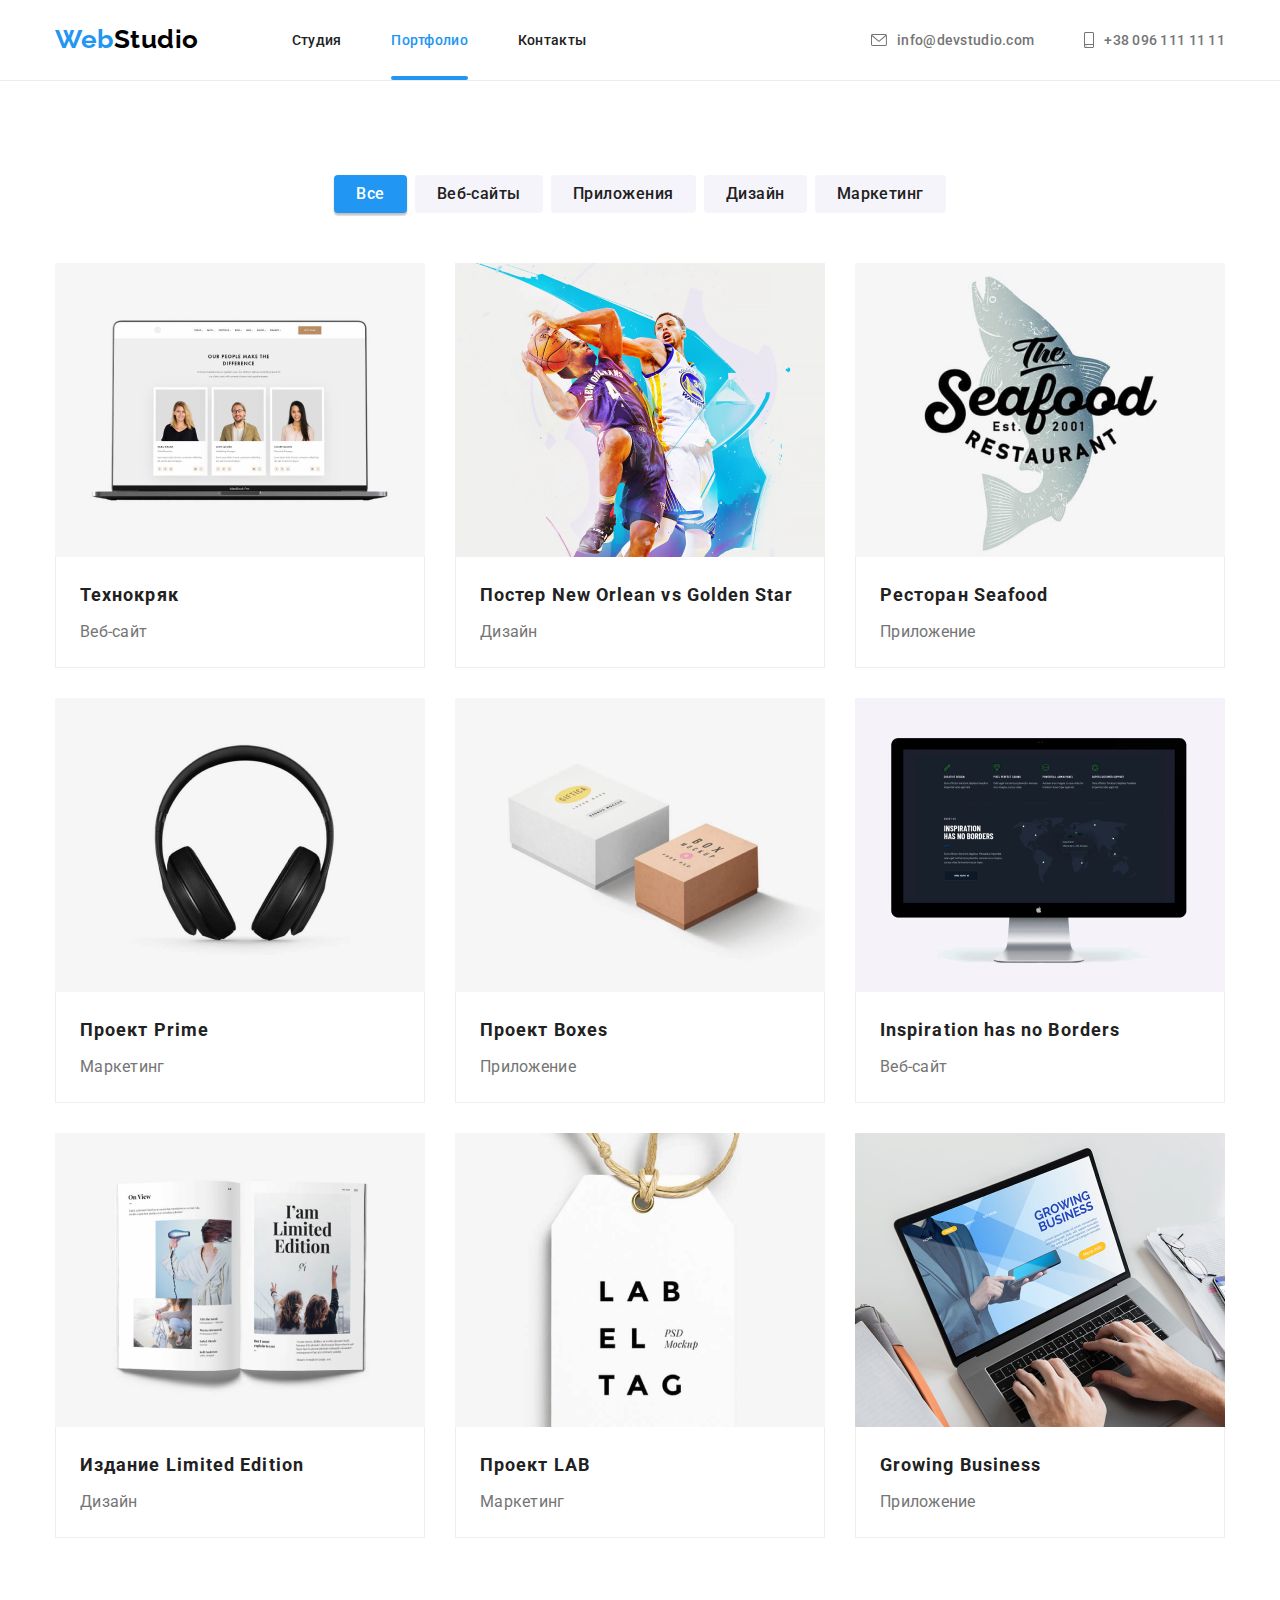
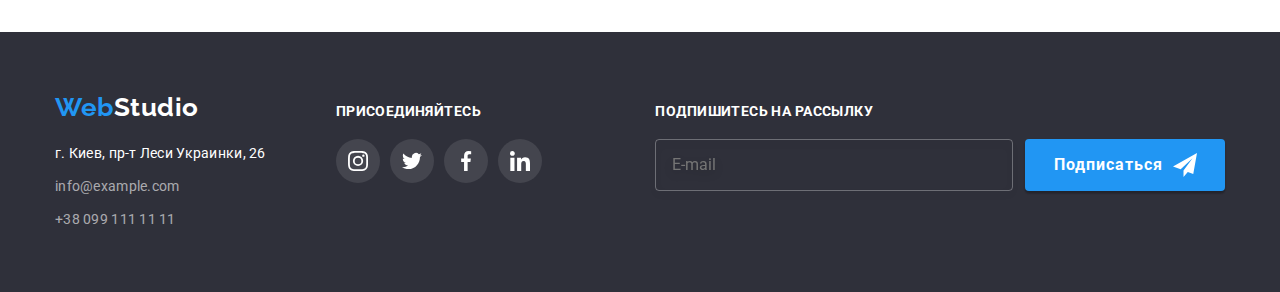
==== commit efbbff23: "лишняя лишка" ====
--- a/portfolio.html
+++ b/portfolio.html
@@ -51,7 +51,6 @@
               +38 096 111 11 11</a
             >
           </li>
-          <li></li>
         </ul>
       </div>
     </header>
@@ -311,7 +310,7 @@
         </div>
 
         <div class="subscribe-box">
-          <form class="frm-subscribe" action="">
+          <form class="frm-subscribe">
             <label class="subscribe-lbl" for="email-subscribe"
               >Подпишитесь на рассылку</label
             >
--- a/css/styles.css
+++ b/css/styles.css
@@ -40,7 +40,7 @@
 }
 
 /* ! Убрать после окончания проекта */
-a,
+/* a,
 p,
 h1,
 h2,
@@ -50,8 +50,8 @@
 li,
 input,
 div {
-  /* outline: 1px solid red; */
-}
+  outline: 1px solid red;
+} */
 
 /* Исходные параметры для всего контента */
 body {
@@ -379,16 +379,15 @@
 }
 
 .frm-subscribe-field {
-  margin-top: 20px;
   display: flex;
 }
 
 /* призыв подписаться */
 .subscribe-lbl {
+  display: block;
+  margin-bottom: 20px;
   font-weight: var(--font-weight-bold);
   text-transform: uppercase;
-  /* расширил действие ховера на линию зазора */
-  padding-bottom: 20px;
 }
 
 .subscribe-lbl:hover,
@@ -476,7 +475,8 @@
   font-size: 16px;
   line-height: 1.875;
   letter-spacing: 0.06em;
-  transition-property: background-color, outline-color;
+  transition: background-color var(--transition-duration) var(--timing-function),
+    outline-color var(--transition-duration) var(--timing-function);
 }
 
 .active.btn-order:hover,
@@ -516,10 +516,9 @@
   width: 528px;
   top: 50%;
   left: 50%;
-  padding: 8px 8px 40px 8px;
-  transform: translate3d(-50%, -50%, 0) scale(1) rotate3d(0, 0, 0, 0);
-  transition: transform calc(1.5 * var(--transition-duration))
-    var(--timing-function);
+  padding: 40px;
+  transform: translate3d(-50%, -50%, 0) scale(1) rotate3d(0, 0, 0, 360deg);
+  transition: transform var(--transition-duration) var(--timing-function);
   color: var(--text-color);
   background-color: var(--background-prime-color);
   box-shadow: 0px 1px 3px rgba(0, 0, 0, 0.12), 0px 1px 1px rgba(0, 0, 0, 0.14),
@@ -540,13 +539,12 @@
 
 /* кнопка закрыть модальное окно */
 .btn-modal-close {
-  position: relative;
+  position: absolute;
+  top: 8px;
+  right: 8px;
   width: 30px;
   height: 30px;
-  display: block;
-  margin-left: auto;
   padding: 0;
-  margin-left: auto;
   border-radius: 50%;
   color: black;
   transition: color var(--transition-duration) var(--timing-function);
@@ -562,15 +560,8 @@
 
 .icon-close {
   position: absolute;
-  top: 50%;
-  left: 50%;
   transform: translate3d(-50%, -50%, 0);
   fill: currentColor;
-}
-
-/* блок для содержимого модального окна */
-.order-box {
-  padding: 0 32px;
 }
 
 /* текст-призыв в форме заказа */
@@ -589,41 +580,48 @@
   letter-spacing: 0.01em;
 }
 
-/* интервал между полями форм */
-.field-item {
+/* метка поля ввода */
+.field-lbl {
+  position: relative;
   margin-bottom: 10px;
+  display: block;
 }
 
 /* поле ввода в форме заказа */
 .order-input {
   width: 100%;
   padding: 12px 0 12px 42px;
+  margin-top: 4px;
   font-size: 16px;
   transition: border var(--transition-duration) var(--timing-function);
   border: 1px solid rgba(33, 33, 33, 0.2);
   border-radius: var(--border-radius);
 }
 
+/* курсор над полями ввода */
+
 .order-input:hover,
 .order-input:focus {
   cursor: pointer;
   border: 1px solid var(--accent-color);
 }
 
-/* обертка для поля ввода и иконки */
-.input-field {
-  position: relative;
-  margin-top: 4px;
+/* убираем цвет полей по умолчанию */
+.order-input:hover,
+.order-input:focus,
+.order-input:active,
+.order-input:-webkit-autofill {
+  box-shadow: 0 0 0 200px var(--background-prime-color) inset;
 }
 
 /* общий класс для иконок полей ввода формы */
 .lbl-icon {
   position: absolute;
-  top: 50%;
+  bottom: 4px;
   left: 15px;
-  /* left: 15px; */
   transform: translateY(-50%);
   fill: currentColor;
+  transition: fill var(--transition-duration) var(--timing-function);
 }
 
 /* покраска иконок при фокусе и наведении */
@@ -632,9 +630,12 @@
   fill: var(--accent-color);
 }
 
+.note-field {
+  margin-bottom: 20px;
+}
+
 /* примечание в форме заказа */
 .order-note {
-  margin-top: 4px;
   padding: 12px 16px;
   resize: none;
 }
@@ -643,11 +644,7 @@
   color: rgba(117, 117, 117, 0.5);
 }
 
-/* обертка: чекбокс + кнопка отправки */
-.frm-chek-send {
-  margin-top: 20px;
-}
-
+/* оформление метки чекбокса */
 .lbl-chek {
   display: flex;
   justify-content: center;
@@ -657,20 +654,30 @@
   letter-spacing: 0.03em;
 }
 
-.lbl-chek::before {
-  position: absolute;
-  content: "";
-  left: 53px;
-  display: inline-block;
-  width: 16px;
-  height: 15px;
-  border: 1px solid red;
-}
-
+/* прячем дефолтный чекбокс */
 .order-chek {
-  width: 16px;
-  height: 15px;
+  appearance: none;
+}
+
+/* кастомный чекбокс */
+.icon-check {
   margin-right: 8.38px;
+  border-radius: 2px;
+  fill: var(--background-prime-color);
+  border: 1px solid rgba(33, 33, 33, 0.2);
+  background-origin: border-box;
+  transition: background-color var(--transition-duration) var(--timing-function),
+    border var(--transition-duration) var(--timing-function);
+}
+
+/* фокус и ховер на чекбокс */
+.order-chek:hover + .icon-check,
+.order-chek:focus + .icon-check {
+  border-color: var(--accent-color);
+}
+
+/* состояние checked  */
+.order-chek:checked + .icon-check {
   background-color: var(--accent-color);
 }
 
@@ -909,7 +916,7 @@
   background-color: var(--background-overlay-op);
 }
 
-/* трансыормация оверлея при активации */
+/* трансформация оверлея при активации */
 .project-link:hover .overlay-text,
 .project-link:focus .overlay-text {
   transform: translate3d(0, -100%, 0);
